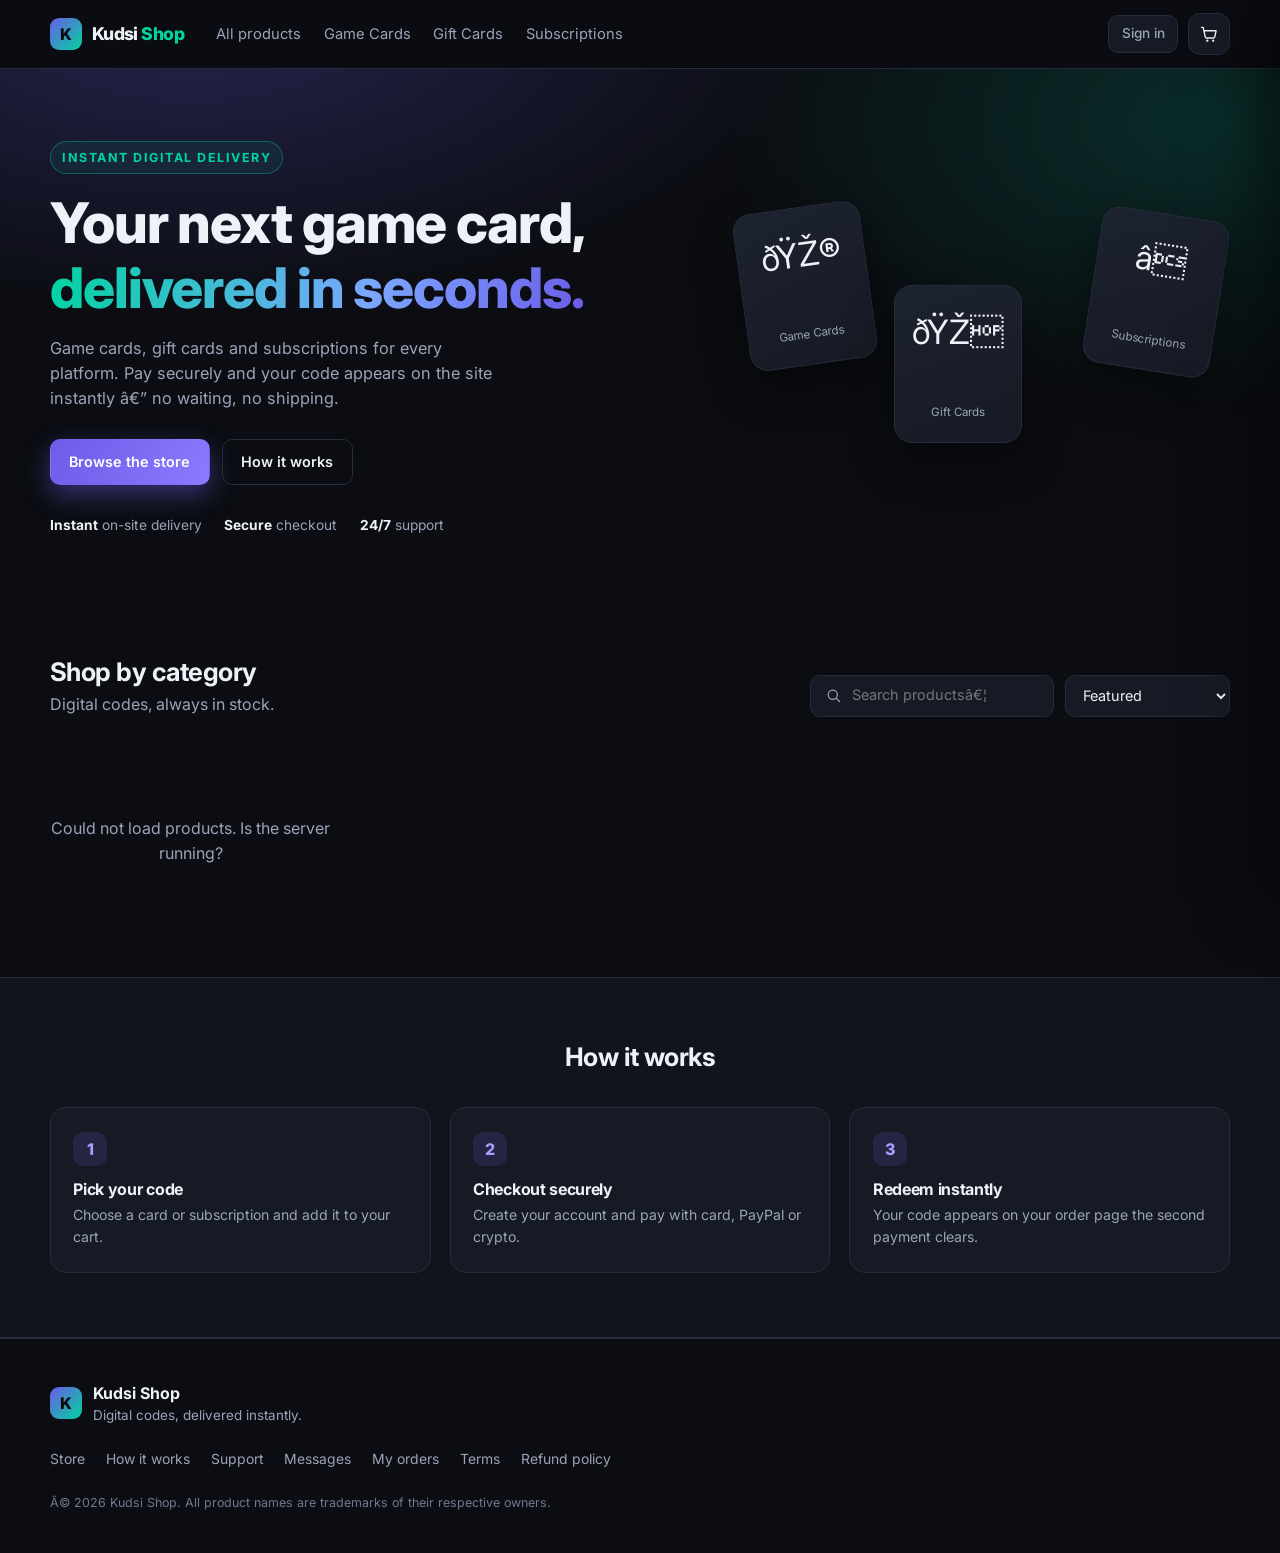
==== public/index.html @ 442397f3 "Shrink crypto icons into a badge beside the amount The payment-method logo is now a 26px round icon " ====
<!DOCTYPE html>
<html lang="en">
<head>
  <meta charset="UTF-8" />
  <meta name="viewport" content="width=device-width, initial-scale=1.0" />
  <title>Kudsi Shop â€” Instant Game Cards &amp; Gift Cards</title>
  <meta name="description" content="Buy game cards, gift cards and subscriptions. Delivered to your inbox in seconds." />
  <link rel="preconnect" href="https://fonts.googleapis.com" />
  <link rel="preconnect" href="https://fonts.gstatic.com" crossorigin />
  <link href="https://fonts.googleapis.com/css2?family=Inter:wght@400;500;600;700;800&display=swap" rel="stylesheet" />
  <link rel="stylesheet" href="css/styles.css?v=10" />
</head>
<body>
  <a class="skip-link" href="#catalog">Skip to products</a>

  <!-- ============ HEADER ============ -->
  <header class="site-header">
    <div class="container header-inner">
      <a class="brand" href="/">
        <span class="brand-mark">K</span>
        <span class="brand-name">Kudsi <span class="brand-accent">Shop</span></span>
      </a>

      <nav class="main-nav" aria-label="Main">
        <a href="#catalog" data-jump="all">All products</a>
        <a href="#catalog" data-jump="Game Cards">Game Cards</a>
        <a href="#catalog" data-jump="Gift Cards">Gift Cards</a>
        <a href="#catalog" data-jump="Subscriptions">Subscriptions</a>
      </nav>

      <div class="header-actions">
        <a class="account-link" href="/wallet.html" id="walletLink" hidden>Wallet</a>
        <a class="account-link" href="/messages.html" id="messagesLink" hidden>
          Messages <span class="nav-badge" id="msgBadge" hidden>0</span>
        </a>
        <a class="account-link" id="accountLink" href="/login.html">Sign in</a>
        <button class="cart-button" id="cartButton" type="button" aria-label="Open cart">
          <svg viewBox="0 0 24 24" aria-hidden="true"><path d="M3 4h2l2.4 11.2a2 2 0 0 0 2 1.6h7.6a2 2 0 0 0 2-1.6L20.5 8H6.2" fill="none" stroke="currentColor" stroke-width="1.7" stroke-linecap="round" stroke-linejoin="round"/><circle cx="10" cy="20" r="1.4" fill="currentColor"/><circle cx="17" cy="20" r="1.4" fill="currentColor"/></svg>
          <span class="cart-count" id="cartCount" hidden>0</span>
        </button>
      </div>
    </div>
  </header>

  <!-- ============ HERO ============ -->
  <section class="hero">
    <div class="container hero-inner">
      <div class="hero-copy">
        <p class="eyebrow">Instant digital delivery</p>
        <h1>Your next game card,<br /><span class="gradient-text">delivered in seconds.</span></h1>
        <p class="hero-sub">
          Game cards, gift cards and subscriptions for every platform.
          Pay securely and your code appears on the site instantly â€” no waiting, no shipping.
        </p>
        <div class="hero-actions">
          <a class="btn btn-primary" href="#catalog">Browse the store</a>
          <a class="btn btn-ghost" href="#how">How it works</a>
        </div>
        <ul class="trust-row">
          <li><strong>Instant</strong> on-site delivery</li>
          <li><strong>Secure</strong> checkout</li>
          <li><strong>24/7</strong> support</li>
        </ul>
      </div>

      <div class="hero-art" aria-hidden="true">
        <div class="card card-a"><span>ðŸŽ®</span><small>Game Cards</small></div>
        <div class="card card-b"><span>ðŸŽ</span><small>Gift Cards</small></div>
        <div class="card card-c"><span>â­</span><small>Subscriptions</small></div>
      </div>
    </div>
  </section>

  <!-- ============ CATALOG ============ -->
  <main class="container" id="catalog">
    <div class="catalog-head">
      <div>
        <h2>Shop by category</h2>
        <p class="muted">Digital codes, always in stock.</p>
      </div>
      <div class="catalog-tools">
        <label class="search">
          <svg viewBox="0 0 24 24" aria-hidden="true"><circle cx="11" cy="11" r="6.5" fill="none" stroke="currentColor" stroke-width="1.7"/><path d="M16 16l4.5 4.5" stroke="currentColor" stroke-width="1.7" stroke-linecap="round"/></svg>
          <input type="search" id="searchInput" placeholder="Search productsâ€¦" aria-label="Search products" />
        </label>
        <select id="sortSelect" aria-label="Sort products">
          <option value="featured">Featured</option>
          <option value="price-asc">Price: low to high</option>
          <option value="price-desc">Price: high to low</option>
          <option value="name">Name Aâ€“Z</option>
        </select>
      </div>
    </div>

    <div class="chips" id="categoryChips" role="tablist" aria-label="Categories"></div>

    <div class="product-grid" id="productGrid"></div>
    <p class="empty-state" id="emptyState" hidden>No products match your search.</p>
  </main>

  <!-- ============ HOW IT WORKS ============ -->
  <section class="how" id="how">
    <div class="container">
      <h2>How it works</h2>
      <ol class="steps">
        <li>
          <span class="step-num">1</span>
          <h3>Pick your code</h3>
          <p>Choose a card or subscription and add it to your cart.</p>
        </li>
        <li>
          <span class="step-num">2</span>
          <h3>Checkout securely</h3>
          <p>Create your account and pay with card, PayPal or crypto.</p>
        </li>
        <li>
          <span class="step-num">3</span>
          <h3>Redeem instantly</h3>
          <p>Your code appears on your order page the second payment clears.</p>
        </li>
      </ol>
    </div>
  </section>

  <!-- ============ FOOTER ============ -->
  <footer class="site-footer">
    <div class="container footer-inner">
      <div class="footer-brand">
        <span class="brand-mark">K</span>
        <div>
          <strong>Kudsi Shop</strong>
          <p class="muted">Digital codes, delivered instantly.</p>
        </div>
      </div>
      <nav class="footer-links" aria-label="Footer">
        <a href="#catalog">Store</a>
        <a href="#how">How it works</a>
        <a href="#" id="supportLink">Support</a>
        <a href="/messages.html" id="messagesFooter">Messages</a>
        <a href="/account.html">My orders</a>
        <a href="/admin.html" id="adminLink" hidden>Admin</a>
        <a href="#">Terms</a>
        <a href="#">Refund policy</a>
      </nav>
      <p class="footer-legal">Â© <span id="year"></span> Kudsi Shop. All product names are trademarks of their respective owners.</p>
    </div>
  </footer>

  <!-- ============ CART DRAWER ============ -->
  <div class="overlay" id="overlay" hidden></div>

  <aside class="cart-drawer" id="cartDrawer" aria-hidden="true" aria-labelledby="cartTitle">
    <header class="drawer-head">
      <h2 id="cartTitle">Your cart</h2>
      <button class="icon-btn" id="closeCart" type="button" aria-label="Close cart">âœ•</button>
    </header>

    <div class="drawer-body" id="cartItems"></div>

    <footer class="drawer-foot">
      <div class="totals">
        <span>Subtotal</span>
        <strong id="cartSubtotal">$0.00</strong>
      </div>
      <p class="muted small">Taxes calculated at checkout. Codes are delivered on the site.</p>
      <button class="btn btn-primary btn-full" id="checkoutButton" type="button">Checkout</button>
      <button class="btn btn-ghost btn-full" id="continueShopping" type="button">Continue shopping</button>
    </footer>
  </aside>

  <script src="js/api.js?v=8"></script>
  <script src="js/app.js?v=10"></script>
</body>
</html>
---- public/css/styles.css ----
/* ============================================================
   Kudsi Shop — storefront styles
   Edit colors in :root to re-theme the whole site.
   ============================================================ */

:root {
  --bg: #0b0d12;
  --bg-soft: #11141c;
  --surface: #161a24;
  --surface-2: #1d2230;
  --border: #262c3b;
  --text: #eef1f7;
  --muted: #9aa4b8;
  --accent: #6c5ce7;
  --accent-2: #00d4a0;
  --accent-glow: rgba(108, 92, 231, 0.45);
  --danger: #ff5c7a;
  --radius: 16px;
  --radius-sm: 10px;
  --shadow: 0 18px 45px rgba(0, 0, 0, 0.45);
  --max: 1180px;
  --font: "Inter", system-ui, -apple-system, "Segoe UI", sans-serif;
}

* { box-sizing: border-box; }

html { scroll-behavior: smooth; }

body {
  margin: 0;
  background: var(--bg);
  color: var(--text);
  font-family: var(--font);
  line-height: 1.55;
  -webkit-font-smoothing: antialiased;
}

body.no-scroll { overflow: hidden; }

h1, h2, h3 { line-height: 1.15; margin: 0; letter-spacing: -0.02em; }
p { margin: 0; }
a { color: inherit; text-decoration: none; }
button { font-family: inherit; }

.container {
  width: min(var(--max), 100% - 2.5rem);
  margin-inline: auto;
}

.muted { color: var(--muted); }
.small { font-size: 0.82rem; }

.skip-link {
  position: absolute;
  left: -999px;
  top: 0;
  background: var(--accent);
  color: #fff;
  padding: 0.7rem 1.1rem;
  z-index: 100;
  border-radius: 0 0 var(--radius-sm) 0;
}
.skip-link:focus { left: 0; }

/* ---------------- Header ---------------- */
.site-header {
  position: sticky;
  top: 0;
  z-index: 40;
  background: rgba(11, 13, 18, 0.82);
  backdrop-filter: blur(14px);
  border-bottom: 1px solid var(--border);
}

.header-inner {
  display: flex;
  align-items: center;
  gap: 2rem;
  height: 68px;
}

.brand {
  display: inline-flex;
  align-items: center;
  gap: 0.6rem;
  font-weight: 800;
  font-size: 1.1rem;
  letter-spacing: -0.03em;
}

.brand-mark {
  display: grid;
  place-items: center;
  width: 32px;
  height: 32px;
  border-radius: 9px;
  background: linear-gradient(135deg, var(--accent), var(--accent-2));
  color: #08090d;
  font-weight: 800;
  font-size: 1rem;
}

.brand-accent { color: var(--accent-2); }

.main-nav {
  display: flex;
  gap: 1.4rem;
  font-size: 0.92rem;
  color: var(--muted);
}
.main-nav a { transition: color 0.15s ease; }
.main-nav a:hover { color: var(--text); }

.header-actions { margin-left: auto; }

.cart-button {
  position: relative;
  display: grid;
  place-items: center;
  width: 42px;
  height: 42px;
  border-radius: 12px;
  border: 1px solid var(--border);
  background: var(--surface);
  color: var(--text);
  cursor: pointer;
  transition: border-color 0.15s ease, transform 0.15s ease;
}
.cart-button:hover { border-color: var(--accent); transform: translateY(-1px); }
.cart-button svg { width: 20px; height: 20px; }

.cart-count {
  position: absolute;
  top: -6px;
  right: -6px;
  min-width: 20px;
  height: 20px;
  padding: 0 5px;
  border-radius: 999px;
  background: var(--accent-2);
  color: #04120d;
  font-size: 0.72rem;
  font-weight: 800;
  display: grid;
  place-items: center;
}

/* ---------------- Hero ---------------- */
.hero {
  position: relative;
  overflow: hidden;
  padding: 4.5rem 0 4rem;
  background:
    radial-gradient(900px 420px at 15% -10%, rgba(108, 92, 231, 0.28), transparent 70%),
    radial-gradient(700px 400px at 95% 10%, rgba(0, 212, 160, 0.16), transparent 70%);
}

.hero-inner {
  display: grid;
  grid-template-columns: 1.1fr 0.9fr;
  gap: 3rem;
  align-items: center;
}

.eyebrow {
  display: inline-block;
  font-size: 0.78rem;
  font-weight: 700;
  text-transform: uppercase;
  letter-spacing: 0.12em;
  color: var(--accent-2);
  border: 1px solid rgba(0, 212, 160, 0.35);
  background: rgba(0, 212, 160, 0.08);
  padding: 0.35rem 0.7rem;
  border-radius: 999px;
  margin-bottom: 1.1rem;
}

.hero h1 {
  font-size: clamp(2.2rem, 4.6vw, 3.5rem);
  font-weight: 800;
  margin-bottom: 1rem;
}

.gradient-text {
  background: linear-gradient(100deg, var(--accent-2), #7aa7ff 60%, var(--accent));
  -webkit-background-clip: text;
  background-clip: text;
  color: transparent;
}

.hero-sub {
  color: var(--muted);
  max-width: 46ch;
  font-size: 1.02rem;
}

.hero-actions {
  display: flex;
  flex-wrap: wrap;
  gap: 0.75rem;
  margin: 1.7rem 0 1.9rem;
}

.trust-row {
  display: flex;
  flex-wrap: wrap;
  gap: 1.4rem;
  list-style: none;
  padding: 0;
  margin: 0;
  font-size: 0.86rem;
  color: var(--muted);
}
.trust-row strong { color: var(--text); }

/* floating cards artwork */
.hero-art {
  position: relative;
  min-height: 300px;
}

.hero-art .card {
  position: absolute;
  display: grid;
  gap: 0.35rem;
  place-items: center;
  width: 128px;
  height: 158px;
  border-radius: 18px;
  border: 1px solid var(--border);
  background: linear-gradient(160deg, var(--surface-2), var(--surface));
  box-shadow: var(--shadow);
  animation: float 7s ease-in-out infinite;
}
.hero-art .card span { font-size: 2.1rem; }
.hero-art .card small {
  font-size: 0.72rem;
  color: var(--muted);
  text-align: center;
  padding: 0 0.5rem;
}

.card-a { top: 18px; left: 4%; transform: rotate(-8deg); }
.card-b { top: 96px; left: 34%; animation-delay: -2.4s; border-color: rgba(0, 212, 160, 0.35); }
.card-c { top: 24px; right: 2%; transform: rotate(9deg); animation-delay: -4.6s; }

@keyframes float {
  0%, 100% { translate: 0 0; }
  50% { translate: 0 -12px; }
}

/* ---------------- Catalog ---------------- */
#catalog,
.how { scroll-margin-top: 84px; }

#catalog { padding: 3.5rem 0 4rem; }

.catalog-head {
  display: flex;
  flex-wrap: wrap;
  gap: 1.2rem;
  align-items: flex-end;
  justify-content: space-between;
  margin-bottom: 1.4rem;
}

.catalog-head h2 { font-size: 1.6rem; margin-bottom: 0.35rem; }

.catalog-tools { display: flex; gap: 0.7rem; flex-wrap: wrap; }

.search {
  display: flex;
  align-items: center;
  gap: 0.5rem;
  padding: 0 0.85rem;
  height: 42px;
  border-radius: var(--radius-sm);
  border: 1px solid var(--border);
  background: var(--surface);
  color: var(--muted);
}
.search svg { width: 17px; height: 17px; flex: none; }
.search input {
  border: 0;
  background: transparent;
  color: var(--text);
  font: inherit;
  font-size: 0.9rem;
  outline: none;
  width: 190px;
}

select#sortSelect {
  height: 42px;
  padding: 0 0.8rem;
  border-radius: var(--radius-sm);
  border: 1px solid var(--border);
  background: var(--surface);
  color: var(--text);
  font: inherit;
  font-size: 0.9rem;
  cursor: pointer;
}

.chips {
  display: flex;
  gap: 0.55rem;
  flex-wrap: wrap;
  margin-bottom: 1.8rem;
}

.chip {
  border: 1px solid var(--border);
  background: var(--surface);
  color: var(--muted);
  padding: 0.45rem 0.9rem;
  border-radius: 999px;
  font-size: 0.85rem;
  font-weight: 500;
  cursor: pointer;
  transition: all 0.15s ease;
}
.chip:hover { color: var(--text); border-color: #39415a; }
.chip[aria-selected="true"] {
  background: var(--text);
  color: #0b0d12;
  border-color: var(--text);
  font-weight: 700;
}

.product-grid {
  display: grid;
  grid-template-columns: repeat(auto-fill, minmax(232px, 1fr));
  gap: 1.1rem;
}

/* ---------------- Product card ---------------- */
.product {
  position: relative;
  display: flex;
  flex-direction: column;
  border: 1px solid var(--border);
  background: var(--surface);
  border-radius: var(--radius);
  overflow: hidden;
  transition: transform 0.18s ease, border-color 0.18s ease, box-shadow 0.18s ease;
}
.product:hover {
  transform: translateY(-3px);
  border-color: #3a4460;
  box-shadow: 0 14px 34px rgba(0, 0, 0, 0.4);
}

.product-media {
  position: relative;
  display: grid;
  place-items: center;
  aspect-ratio: 16 / 10;
  font-size: 2.6rem;
  background: var(--art, linear-gradient(150deg, #232a3b, #171b26));
  border-bottom: 1px solid var(--border);
}

.badge {
  position: absolute;
  top: 10px;
  left: 10px;
  background: var(--accent-2);
  color: #04120d;
  font-size: 0.68rem;
  font-weight: 800;
  letter-spacing: 0.02em;
  padding: 0.22rem 0.5rem;
  border-radius: 6px;
  text-transform: uppercase;
}

.region-tag {
  position: absolute;
  bottom: 10px;
  right: 10px;
  font-size: 0.68rem;
  font-weight: 600;
  color: #cdd6e8;
  background: rgba(8, 10, 14, 0.72);
  border: 1px solid rgba(255, 255, 255, 0.12);
  padding: 0.18rem 0.45rem;
  border-radius: 6px;
}

.product-body {
  display: flex;
  flex-direction: column;
  gap: 0.3rem;
  padding: 0.9rem 0.95rem 1rem;
  flex: 1;
}

.product-cat {
  font-size: 0.7rem;
  text-transform: uppercase;
  letter-spacing: 0.1em;
  color: var(--accent-2);
  font-weight: 700;
}

.product-name { font-size: 0.98rem; font-weight: 600; }

.product-desc {
  font-size: 0.8rem;
  color: var(--muted);
  display: -webkit-box;
  -webkit-line-clamp: 2;
  -webkit-box-orient: vertical;
  overflow: hidden;
}

.product-foot {
  display: flex;
  align-items: center;
  justify-content: space-between;
  gap: 0.6rem;
  margin-top: auto;
  padding-top: 0.8rem;
}

.price { display: flex; align-items: baseline; gap: 0.4rem; }
.price strong { font-size: 1.06rem; }
.price del { font-size: 0.8rem; color: var(--muted); }

.add-btn {
  border: 1px solid transparent;
  background: var(--accent);
  color: #fff;
  font-size: 0.82rem;
  font-weight: 600;
  padding: 0.5rem 0.85rem;
  border-radius: 9px;
  cursor: pointer;
  transition: filter 0.15s ease, transform 0.15s ease;
}
.add-btn:hover { filter: brightness(1.12); transform: translateY(-1px); }
.add-btn:active { transform: translateY(0); }

/* duration picker on a product card */
.variant-chips {
  display: flex;
  flex-wrap: wrap;
  gap: 0.35rem;
  margin-top: 0.15rem;
}
.variant-chip {
  border: 1px solid var(--border);
  background: var(--surface-2);
  color: var(--muted);
  font-size: 0.72rem;
  font-weight: 600;
  padding: 0.28rem 0.52rem;
  border-radius: 7px;
  cursor: pointer;
  transition: border-color 0.15s ease, color 0.15s ease, background 0.15s ease;
}
.variant-chip:hover { color: var(--text); border-color: #3a4460; }
.variant-chip[aria-pressed="true"] {
  border-color: var(--accent-2);
  color: var(--accent-2);
  background: rgba(93, 240, 196, 0.1);
}

/* chosen duration in carts and orders */
.cart-item-variant,
.item-variant {
  font-size: 0.72rem;
  font-weight: 700;
  color: var(--accent-2);
}
.item-variant {
  display: inline-block;
  margin-left: 0.25rem;
  padding: 0.05rem 0.35rem;
  border: 1px solid rgba(93, 240, 196, 0.35);
  border-radius: 5px;
  vertical-align: middle;
}

/* admin duration editor */
.variant-row {
  display: grid;
  grid-template-columns: minmax(0, 1fr) 96px 96px 32px;
  gap: 0.4rem;
  align-items: center;
  margin-bottom: 0.4rem;
}
.variant-row input {
  height: 38px;
  border-radius: 9px;
  border: 1px solid var(--border);
  background: var(--surface-2);
  color: var(--text);
  font: inherit;
  font-size: 0.85rem;
  padding: 0 0.55rem;
  min-width: 0;
}
.variant-row input:focus { outline: 2px solid var(--accent); outline-offset: 1px; }
.variant-remove {
  height: 32px;
  width: 32px;
  border-radius: 8px;
  border: 1px solid var(--border);
  background: var(--surface-2);
  color: var(--muted);
  cursor: pointer;
}
.variant-remove:hover { color: var(--danger); border-color: var(--danger); }

.empty-state {
  text-align: center;
  color: var(--muted);
  padding: 3rem 0;
}

/* ---------------- How it works ---------------- */
.how {
  padding: 4rem 0;
  background: var(--bg-soft);
  border-block: 1px solid var(--border);
}
.how h2 { font-size: 1.6rem; text-align: center; margin-bottom: 2.2rem; }

.steps {
  list-style: none;
  padding: 0;
  margin: 0;
  display: grid;
  grid-template-columns: repeat(3, 1fr);
  gap: 1.2rem;
}

.steps li {
  border: 1px solid var(--border);
  background: var(--surface);
  border-radius: var(--radius);
  padding: 1.5rem 1.4rem;
}

.step-num {
  display: grid;
  place-items: center;
  width: 34px;
  height: 34px;
  border-radius: 10px;
  background: rgba(108, 92, 231, 0.16);
  color: #a99cff;
  font-weight: 800;
  margin-bottom: 0.9rem;
}

.steps h3 { font-size: 1rem; margin-bottom: 0.35rem; }
.steps p { font-size: 0.88rem; color: var(--muted); }

/* ---------------- Footer ---------------- */
.site-footer {
  padding: 2.6rem 0;
  border-top: 1px solid var(--border);
}
.footer-inner {
  display: grid;
  gap: 1.4rem;
}
.footer-brand { display: flex; align-items: center; gap: 0.7rem; }
.footer-brand p { font-size: 0.84rem; }
.footer-links { display: flex; flex-wrap: wrap; gap: 1.3rem; font-size: 0.87rem; color: var(--muted); }
.footer-links a:hover { color: var(--text); }
.footer-legal { font-size: 0.78rem; color: #6f788c; }

/* ---------------- Buttons ---------------- */
.btn {
  display: inline-flex;
  align-items: center;
  justify-content: center;
  gap: 0.5rem;
  padding: 0.68rem 1.15rem;
  border-radius: var(--radius-sm);
  border: 1px solid transparent;
  font-size: 0.9rem;
  font-weight: 600;
  cursor: pointer;
  transition: filter 0.15s ease, transform 0.15s ease, background 0.15s ease;
}
.btn:active { transform: translateY(1px); }

.btn-primary {
  background: linear-gradient(120deg, var(--accent), #8b7bff);
  color: #fff;
  box-shadow: 0 10px 26px var(--accent-glow);
}
.btn-primary:hover { filter: brightness(1.1); }

.btn-ghost {
  background: transparent;
  border-color: var(--border);
  color: var(--text);
}
.btn-ghost:hover { background: var(--surface-2); }

.btn-full { width: 100%; }
.btn:disabled { opacity: 0.5; cursor: not-allowed; filter: none; box-shadow: none; }

.icon-btn {
  border: 1px solid var(--border);
  background: var(--surface);
  color: var(--text);
  width: 34px;
  height: 34px;
  border-radius: 9px;
  cursor: pointer;
  font-size: 0.85rem;
}
.icon-btn:hover { border-color: var(--danger); color: var(--danger); }

/* ---------------- Cart drawer ---------------- */
.overlay {
  position: fixed;
  inset: 0;
  background: rgba(5, 7, 10, 0.65);
  backdrop-filter: blur(2px);
  z-index: 50;
  opacity: 0;
  transition: opacity 0.2s ease;
}
.overlay.show { opacity: 1; }

.cart-drawer {
  position: fixed;
  top: 0;
  right: 0;
  height: 100dvh;
  width: min(400px, 100%);
  background: var(--bg-soft);
  border-left: 1px solid var(--border);
  z-index: 60;
  display: flex;
  flex-direction: column;
  transform: translateX(100%);
  transition: transform 0.26s cubic-bezier(0.4, 0, 0.2, 1);
  box-shadow: -20px 0 60px rgba(0, 0, 0, 0.5);
}
.cart-drawer.open { transform: translateX(0); }

.drawer-head {
  display: flex;
  align-items: center;
  justify-content: space-between;
  padding: 1.1rem 1.2rem;
  border-bottom: 1px solid var(--border);
}
.drawer-head h2 { font-size: 1.05rem; }

.drawer-body { flex: 1; overflow-y: auto; padding: 1.1rem 1.2rem; }

.cart-empty {
  text-align: center;
  color: var(--muted);
  font-size: 0.9rem;
  padding: 3rem 1rem;
}

.cart-item {
  display: grid;
  grid-template-columns: 56px 1fr auto;
  gap: 0.8rem;
  align-items: center;
  padding: 0.85rem 0;
  border-bottom: 1px solid var(--border);
}
.cart-item:last-child { border-bottom: 0; }

.cart-item-art {
  display: grid;
  place-items: center;
  width: 56px;
  height: 56px;
  border-radius: 10px;
  font-size: 1.5rem;
  border: 1px solid var(--border);
  background: var(--surface-2);
}

.cart-item-info { min-width: 0; }
.cart-item-name {
  font-size: 0.88rem;
  font-weight: 600;
  white-space: nowrap;
  overflow: hidden;
  text-overflow: ellipsis;
}
.cart-item-price { font-size: 0.8rem; color: var(--muted); }

.qty {
  display: inline-flex;
  align-items: center;
  gap: 0.35rem;
  margin-top: 0.4rem;
  border: 1px solid var(--border);
  border-radius: 8px;
  overflow: hidden;
}
.qty button {
  width: 26px;
  height: 26px;
  border: 0;
  background: var(--surface);
  color: var(--text);
  cursor: pointer;
  font-size: 0.85rem;
  line-height: 1;
}
.qty button:hover { background: var(--surface-2); }
.qty span { min-width: 24px; text-align: center; font-size: 0.82rem; }

.remove-btn {
  border: 0;
  background: none;
  color: #6f788c;
  font-size: 0.75rem;
  cursor: pointer;
  padding: 0.2rem;
}
.remove-btn:hover { color: var(--danger); }

.drawer-foot {
  border-top: 1px solid var(--border);
  padding: 1.1rem 1.2rem 1.3rem;
  display: grid;
  gap: 0.55rem;
  background: var(--bg-soft);
}

.totals {
  display: flex;
  justify-content: space-between;
  align-items: baseline;
  font-size: 0.95rem;
  margin-bottom: 0.2rem;
}
.totals strong { font-size: 1.2rem; }

/* ---------------- Checkout modal ---------------- */
.modal {
  position: fixed;
  inset: 0;
  z-index: 70;
  display: grid;
  place-items: center;
  padding: 1.2rem;
  background: rgba(5, 7, 10, 0.7);
  backdrop-filter: blur(4px);
  animation: fade 0.18s ease;
}
@keyframes fade { from { opacity: 0; } }

.modal-panel {
  width: min(440px, 100%);
  background: var(--bg-soft);
  border: 1px solid var(--border);
  border-radius: var(--radius);
  box-shadow: var(--shadow);
  padding: 1.5rem;
  max-height: 90dvh;
  overflow-y: auto;
}

.modal-panel h2 { font-size: 1.25rem; margin-bottom: 0.3rem; }
.modal-panel p.sub { font-size: 0.88rem; color: var(--muted); margin-bottom: 1.2rem; }

.field { display: grid; gap: 0.35rem; margin-bottom: 0.9rem; }
.field label { font-size: 0.82rem; font-weight: 600; color: var(--muted); }
.field input {
  height: 44px;
  padding: 0 0.85rem;
  border-radius: var(--radius-sm);
  border: 1px solid var(--border);
  background: var(--surface);
  color: var(--text);
  font: inherit;
  font-size: 0.92rem;
}
.field input:focus { outline: 2px solid var(--accent); outline-offset: 1px; }
.field input.invalid { border-color: var(--danger); }

.modal-actions { display: flex; gap: 0.6rem; margin-top: 1.1rem; }
.modal-actions .btn { flex: 1; }

.order-summary {
  border: 1px solid var(--border);
  border-radius: var(--radius-sm);
  background: var(--surface);
  padding: 0.85rem 1rem;
  font-size: 0.85rem;
  display: grid;
  gap: 0.4rem;
  margin-bottom: 1rem;
}
.order-summary .row { display: flex; justify-content: space-between; color: var(--muted); }
.order-summary .row.total { color: var(--text); font-weight: 700; padding-top: 0.4rem; border-top: 1px solid var(--border); }

.success-icon {
  width: 52px;
  height: 52px;
  border-radius: 50%;
  display: grid;
  place-items: center;
  background: rgba(0, 212, 160, 0.14);
  color: var(--accent-2);
  font-size: 1.4rem;
  margin-bottom: 0.9rem;
}

.order-id {
  font-family: ui-monospace, "SFMono-Regular", Consolas, monospace;
  background: var(--surface);
  border: 1px dashed var(--border);
  border-radius: 8px;
  padding: 0.5rem 0.7rem;
  font-size: 0.85rem;
  margin: 0.8rem 0;
  display: block;
}

.pay-links { display: grid; gap: 0.5rem; margin-top: 1rem; }
.pay-links a {
  display: flex;
  justify-content: space-between;
  gap: 1rem;
  align-items: center;
  border: 1px solid var(--border);
  background: var(--surface);
  border-radius: var(--radius-sm);
  padding: 0.65rem 0.8rem;
  font-size: 0.86rem;
}
.pay-links a:hover { border-color: var(--accent-2); }

.note {
  font-size: 0.78rem;
  color: #7b8499;
  margin-top: 0.9rem;
  line-height: 1.5;
}

/* ---------------- Responsive ---------------- */
@media (max-width: 900px) {
  .hero-inner { grid-template-columns: 1fr; }
  .hero-art { display: none; }
  .hero { padding: 3.2rem 0 3rem; }
  .main-nav { display: none; }
  .steps { grid-template-columns: 1fr; }
}

@media (max-width: 560px) {
  .catalog-tools { width: 100%; }
  .search { flex: 1; }
  .search input { width: 100%; }
  #sortSelect { width: 100%; }
  .product-grid { grid-template-columns: repeat(auto-fill, minmax(160px, 1fr)); gap: 0.8rem; }
  .product-media { font-size: 2rem; }
}

@media (prefers-reduced-motion: reduce) {
  * { animation: none !important; transition: none !important; }
  html { scroll-behavior: auto; }
}

/* ============================================================
   ACCOUNTS, CHECKOUT STATES & ADMIN
   ============================================================ */

/* ---- header account link ---- */
.account-link {
  display: inline-flex;
  align-items: center;
  gap: 0.45rem;
  padding: 0.45rem 0.8rem;
  border-radius: var(--radius-sm);
  border: 1px solid var(--border);
  background: var(--surface);
  font-size: 0.85rem;
  font-weight: 500;
  color: var(--muted);
  max-width: 200px;
  overflow: hidden;
  white-space: nowrap;
  text-overflow: ellipsis;
}
.account-link:hover { color: var(--text); border-color: var(--accent); }
.account-link.signed-in { color: var(--text); }

.header-actions { display: flex; align-items: center; gap: 0.6rem; }

/* ---- avatars ---- */
.avatar {
  border-radius: 50%;
  object-fit: cover;
  flex: none;
  background: var(--surface-2);
}
.avatar-letter {
  display: inline-grid;
  place-items: center;
  background: linear-gradient(135deg, var(--accent), var(--accent-2));
  color: #08090d;
  font-weight: 800;
  object-fit: cover;
}

/* ---- product art image ---- */
.product-img {
  width: 100%;
  height: 100%;
  object-fit: cover;
  position: absolute;
  inset: 0;
}
.product-media { position: relative; }

.cart-item-art img { width: 100%; height: 100%; object-fit: cover; border-radius: 9px; }

/* ---- checkout states ---- */
.signed-in {
  font-size: 0.87rem;
  color: var(--muted);
  background: var(--surface);
  border: 1px solid var(--border);
  border-radius: var(--radius-sm);
  padding: 0.6rem 0.8rem;
  display: flex;
  flex-wrap: wrap;
  align-items: center;
  gap: 0.35rem;
}
.hint { font-weight: 500; color: #7b8499; text-transform: none; }

.link-btn {
  background: none;
  border: 0;
  padding: 0;
  color: var(--accent-2);
  font: inherit;
  font-size: 0.83rem;
  cursor: pointer;
  text-decoration: underline;
}

.form-error {
  margin-top: 0.8rem;
  font-size: 0.83rem;
  color: #ff9db0;
  background: rgba(255, 92, 122, 0.1);
  border: 1px solid rgba(255, 92, 122, 0.35);
  border-radius: 8px;
  padding: 0.55rem 0.7rem;
}

.pay-state {
  display: grid;
  gap: 0.6rem;
  font-size: 0.88rem;
  color: var(--muted);
  margin-bottom: 0.4rem;
}
.pay-state .btn { margin-top: 0.3rem; }

.spinner {
  display: inline-block;
  width: 14px;
  height: 14px;
  border: 2px solid var(--border);
  border-top-color: var(--accent-2);
  border-radius: 50%;
  animation: spin 0.8s linear infinite;
  vertical-align: -2px;
  margin-right: 0.35rem;
}
@keyframes spin { to { transform: rotate(360deg); } }

/* ---- auth / setup pages ---- */
.auth-wrap {
  min-height: 100dvh;
  display: grid;
  place-items: center;
  padding: 2rem 1.2rem;
  background:
    radial-gradient(800px 400px at 20% 0%, rgba(108, 92, 231, 0.22), transparent 70%),
    radial-gradient(700px 380px at 90% 20%, rgba(0, 212, 160, 0.12), transparent 70%);
}
.auth-card {
  width: min(420px, 100%);
  background: var(--bg-soft);
  border: 1px solid var(--border);
  border-radius: var(--radius);
  box-shadow: var(--shadow);
  padding: 1.8rem;
}
.auth-card h1 { font-size: 1.5rem; margin-bottom: 0.35rem; }
.auth-card > p.sub { color: var(--muted); font-size: 0.9rem; margin-bottom: 1.4rem; }
.auth-card .btn-full { margin-top: 0.6rem; }
.auth-alt {
  margin-top: 1.1rem;
  font-size: 0.85rem;
  color: var(--muted);
  text-align: center;
}
.auth-alt a { color: var(--accent-2); }
.auth-brand {
  display: inline-flex;
  align-items: center;
  gap: 0.55rem;
  font-weight: 800;
  margin-bottom: 1.4rem;
  letter-spacing: -0.02em;
}

/* ---- generic page shell ---- */
.page-shell {
  width: min(1200px, 100% - 2.5rem);
  margin-inline: auto;
  padding: 2.2rem 0 4rem;
}
.page-head {
  display: flex;
  flex-wrap: wrap;
  align-items: flex-end;
  justify-content: space-between;
  gap: 1rem;
  margin-bottom: 1.6rem;
}
.page-head h1 { font-size: 1.7rem; }
.page-head p { color: var(--muted); font-size: 0.9rem; margin-top: 0.25rem; }
.page-head .row { display: flex; gap: 0.5rem; flex-wrap: wrap; }

/* ---- stats ---- */
.stat-grid {
  display: grid;
  grid-template-columns: repeat(auto-fit, minmax(160px, 1fr));
  gap: 0.9rem;
  margin-bottom: 1.6rem;
}
.stat {
  border: 1px solid var(--border);
  background: var(--surface);
  border-radius: var(--radius-sm);
  padding: 1rem 1.1rem;
}
.stat span { font-size: 0.75rem; text-transform: uppercase; letter-spacing: 0.08em; color: var(--muted); }
.stat strong { display: block; font-size: 1.55rem; margin-top: 0.25rem; letter-spacing: -0.02em; }

/* ---- tabs ---- */
.tabs {
  display: flex;
  gap: 0.3rem;
  border-bottom: 1px solid var(--border);
  margin-bottom: 1.1rem;
  flex-wrap: wrap;
}
.tab {
  background: none;
  border: 0;
  border-bottom: 2px solid transparent;
  color: var(--muted);
  padding: 0.65rem 0.95rem;
  font-size: 0.9rem;
  font-weight: 600;
  cursor: pointer;
}
.tab:hover { color: var(--text); }
.tab[aria-selected="true"] { color: var(--text); border-bottom-color: var(--accent-2); }

/* ---- toolbar ---- */
.toolbar {
  display: flex;
  flex-wrap: wrap;
  gap: 0.6rem;
  align-items: center;
  margin-bottom: 1rem;
}
.toolbar .search input { width: 240px; }
.toolbar select {
  height: 42px;
  padding: 0 0.75rem;
  border-radius: var(--radius-sm);
  border: 1px solid var(--border);
  background: var(--surface);
  color: var(--text);
  font: inherit;
  font-size: 0.87rem;
}
.toolbar .spacer { flex: 1; }

/* ---- tables ---- */
.table-wrap {
  border: 1px solid var(--border);
  border-radius: var(--radius);
  background: var(--surface);
  overflow: auto;
}
.data-table { width: 100%; border-collapse: collapse; font-size: 0.86rem; min-width: 720px; }
.data-table th {
  text-align: left;
  font-size: 0.72rem;
  text-transform: uppercase;
  letter-spacing: 0.08em;
  color: var(--muted);
  font-weight: 700;
  padding: 0.75rem 0.9rem;
  border-bottom: 1px solid var(--border);
  background: var(--bg-soft);
  position: sticky;
  top: 0;
  z-index: 1;
  white-space: nowrap;
}
.data-table td { padding: 0.7rem 0.9rem; border-bottom: 1px solid var(--border); vertical-align: middle; }
.data-table tr:last-child td { border-bottom: 0; }
.data-table tbody tr:hover { background: rgba(255, 255, 255, 0.025); }
.data-table .num { text-align: right; font-variant-numeric: tabular-nums; white-space: nowrap; }
.data-table .muted { font-size: 0.8rem; }

.person { display: flex; align-items: center; gap: 0.6rem; min-width: 0; }
.person .who { min-width: 0; }
.person .who strong { display: block; font-weight: 600; white-space: nowrap; overflow: hidden; text-overflow: ellipsis; max-width: 230px; }
.person .who span { color: var(--muted); font-size: 0.78rem; }

.mini-products { display: flex; flex-wrap: wrap; gap: 0.3rem; max-width: 340px; }
.mini-product {
  display: inline-flex;
  align-items: center;
  gap: 0.25rem;
  border: 1px solid var(--border);
  background: var(--bg-soft);
  border-radius: 999px;
  padding: 0.12rem 0.5rem;
  font-size: 0.74rem;
  color: #c8d1e2;
  white-space: nowrap;
}
.mini-product img { width: 14px; height: 14px; border-radius: 3px; object-fit: cover; }

.pill {
  display: inline-block;
  font-size: 0.72rem;
  font-weight: 700;
  text-transform: uppercase;
  letter-spacing: 0.04em;
  padding: 0.18rem 0.5rem;
  border-radius: 999px;
  white-space: nowrap;
}
.pill-paid { background: rgba(0, 212, 160, 0.15); color: #5df0c4; }
.pill-pending { background: rgba(255, 196, 0, 0.14); color: #ffd35c; }
.pill-expired, .pill-cancelled { background: rgba(255, 92, 122, 0.12); color: #ff9db0; }
.pill-admin { background: rgba(108, 92, 231, 0.2); color: #b3a8ff; }
.pill-customer { background: rgba(154, 164, 184, 0.14); color: #b7c0d2; }

.role-select {
  height: 34px;
  padding: 0 0.5rem;
  border-radius: 8px;
  border: 1px solid var(--border);
  background: var(--bg-soft);
  color: var(--text);
  font: inherit;
  font-size: 0.82rem;
  cursor: pointer;
}
.role-select:disabled { opacity: 0.55; cursor: not-allowed; }

.icon-btn-sm {
  border: 1px solid var(--border);
  background: var(--bg-soft);
  color: var(--muted);
  border-radius: 8px;
  padding: 0.32rem 0.6rem;
  font-size: 0.78rem;
  cursor: pointer;
  white-space: nowrap;
}
.icon-btn-sm:hover { color: var(--text); border-color: var(--accent); }

.empty-row { text-align: center; color: var(--muted); padding: 2.4rem 1rem; font-size: 0.88rem; }

/* ---- order page ---- */
.order-card {
  border: 1px solid var(--border);
  background: var(--surface);
  border-radius: var(--radius);
  padding: 1.3rem;
  margin-bottom: 1rem;
}
.order-top { display: flex; flex-wrap: wrap; gap: 1rem; justify-content: space-between; align-items: flex-start; }
.order-meta { display: grid; gap: 0.3rem; font-size: 0.85rem; color: var(--muted); }
.order-lines { display: grid; gap: 0.7rem; margin: 1.1rem 0; }
.order-line { display: flex; align-items: center; gap: 0.7rem; }
.order-line .thumb {
  width: 46px; height: 46px; border-radius: 10px; display: grid; place-items: center;
  background: var(--surface-2); border: 1px solid var(--border); font-size: 1.3rem; overflow: hidden;
}
.order-line .thumb img { width: 100%; height: 100%; object-fit: cover; }
.order-line .info { flex: 1; min-width: 0; }
.order-line .info strong { display: block; font-size: 0.9rem; }
.order-line .info span { font-size: 0.79rem; color: var(--muted); }
.order-total {
  display: flex; justify-content: space-between; align-items: baseline;
  border-top: 1px solid var(--border); padding-top: 0.9rem; font-weight: 700;
}
.order-total strong { font-size: 1.2rem; }

.delivery-note {
  border: 1px dashed rgba(0, 212, 160, 0.4);
  background: rgba(0, 212, 160, 0.06);
  border-radius: var(--radius-sm);
  padding: 0.85rem 1rem;
  font-size: 0.86rem;
  color: #b6f4e3;
  margin-bottom: 1rem;
}

/* ---- admin product editor ---- */
.form-grid { display: grid; grid-template-columns: 1fr 1fr; gap: 0.8rem; }
.form-grid .full { grid-column: 1 / -1; }
.form-grid textarea {
  min-height: 74px;
  resize: vertical;
  padding: 0.6rem 0.75rem;
  border-radius: var(--radius-sm);
  border: 1px solid var(--border);
  background: var(--surface);
  color: var(--text);
  font: inherit;
  font-size: 0.9rem;
}
.form-grid input[type="file"] { font-size: 0.82rem; color: var(--muted); }
.editor-preview {
  display: grid; place-items: center; width: 74px; height: 74px; border-radius: 12px;
  background: var(--surface-2); border: 1px solid var(--border); font-size: 1.9rem; overflow: hidden;
}
.editor-preview img { width: 100%; height: 100%; object-fit: cover; }

@media (max-width: 640px) {
  .form-grid { grid-template-columns: 1fr; }
  .page-head h1 { font-size: 1.4rem; }
  .account-link span { display: none; }
  .toolbar .search input { width: 100%; }
}

/* ============================================================
   MESSAGES, PAYMENT METHODS, CODES
   ============================================================ */

/* classes with display rules were overriding the hidden attribute */
[hidden] { display: none !important; }

/* ---- nav badge ---- */
.nav-badge {
  display: inline-grid;
  place-items: center;
  min-width: 18px;
  height: 18px;
  padding: 0 5px;
  border-radius: 999px;
  background: var(--accent-2);
  color: #04120d;
  font-size: 0.7rem;
  font-weight: 800;
}

/* ---- payment method picker ---- */
.method-grid {
  display: grid;
  grid-template-columns: repeat(auto-fill, minmax(160px, 1fr));
  gap: 0.6rem;
  margin: 0.9rem 0 0.2rem;
}
.method-card {
  display: flex;
  align-items: center;
  gap: 0.6rem;
  text-align: left;
  border: 1px solid var(--border);
  background: var(--surface);
  color: var(--text);
  border-radius: var(--radius-sm);
  padding: 0.7rem 0.8rem;
  cursor: pointer;
  font: inherit;
  transition: border-color 0.15s ease, transform 0.15s ease;
}
.method-card:hover { border-color: var(--accent); transform: translateY(-1px); }
.method-card:disabled { opacity: 0.55; cursor: wait; transform: none; }
.method-card .mi { font-size: 1.2rem; }
.method-card strong { display: block; font-size: 0.85rem; }
.method-card span { display: block; font-size: 0.72rem; color: var(--muted); }

/* ---- payment details ---- */
.pay-block { display: grid; gap: 0.6rem; margin-top: 0.8rem; }
.copy-field {
  display: flex;
  align-items: center;
  gap: 0.5rem;
  border: 1px solid var(--border);
  background: var(--surface);
  border-radius: var(--radius-sm);
  padding: 0.55rem 0.65rem;
}
.copy-field .cf-label { font-size: 0.68rem; text-transform: uppercase; letter-spacing: 0.08em; color: var(--muted); display: block; }
.copy-field .cf-value {
  font-family: ui-monospace, Consolas, monospace;
  font-size: 0.8rem;
  word-break: break-all;
  line-height: 1.35;
}
.copy-field button {
  border: 1px solid var(--border);
  background: var(--bg-soft);
  color: var(--text);
  border-radius: 7px;
  padding: 0.3rem 0.55rem;
  font-size: 0.72rem;
  cursor: pointer;
  flex: none;
}
.copy-field button:hover { border-color: var(--accent-2); color: var(--accent-2); }
.pay-image {
  max-width: 220px;
  width: 100%;
  border-radius: 12px;
  border: 1px solid var(--border);
  background: var(--surface);
  align-self: center;
}
.pay-note { font-size: 0.8rem; color: #b6c0d4; background: rgba(108, 92, 231, 0.1); border: 1px solid rgba(108, 92, 231, 0.3); border-radius: 8px; padding: 0.55rem 0.7rem; }
.pay-warning { font-size: 0.78rem; color: #ffd35c; }

/* ---- payment QR ---- */
.pay-qr {
  display: block;
  width: 190px;
  height: 190px;
  margin: 0.7rem auto 0.3rem;
  padding: 10px;
  background: #fff;
  border-radius: 14px;
  box-shadow: 0 10px 26px rgba(0, 0, 0, 0.3);
}
.pay-qr-label {
  text-align: center;
  font-size: 0.78rem;
  color: #9aa4b8;
  margin: 0;
}
.pay-heading {
  display: flex;
  align-items: center;
  gap: 0.5rem;
  margin-bottom: 0.4rem;
}
.pay-heading h2 { margin: 0; }
.pay-amount-row {
  display: flex;
  align-items: center;
  gap: 0.45rem;
}
.pay-coin {
  width: 26px;
  height: 26px;
  border-radius: 50%;
  object-fit: contain;
  flex: none;
  background: rgba(255, 255, 255, 0.06);
}

/* ---- codes ---- */
.code-list { display: grid; gap: 0.45rem; margin: 0.9rem 0; }
.code-row {
  display: flex; align-items: center; justify-content: space-between; gap: 0.6rem;
  border: 1px solid rgba(0, 212, 160, 0.3);
  background: rgba(0, 212, 160, 0.06);
  border-radius: 9px;
  padding: 0.55rem 0.7rem;
}
.code-row code { font-family: ui-monospace, Consolas, monospace; font-size: 0.9rem; color: #7cf5cf; letter-spacing: 0.03em; }
.code-row span { font-size: 0.72rem; color: var(--muted); display: block; }
.code-row button {
  border: 1px solid rgba(0, 212, 160, 0.4); background: transparent; color: #7cf5cf;
  border-radius: 7px; padding: 0.25rem 0.5rem; font-size: 0.72rem; cursor: pointer; flex: none;
}
.code-row button:hover { background: rgba(0, 212, 160, 0.12); }

/* ---- chat ---- */
.chat-layout {
  display: grid;
  grid-template-columns: 300px 1fr;
  gap: 1rem;
  border: 1px solid var(--border);
  border-radius: var(--radius);
  background: var(--surface);
  overflow: hidden;
  min-height: 520px;
}
.conv-list { border-right: 1px solid var(--border); overflow-y: auto; max-height: 620px; background: var(--bg-soft); }
.conv {
  display: flex; gap: 0.6rem; align-items: center; width: 100%;
  border: 0; border-bottom: 1px solid var(--border);
  background: none; color: inherit; text-align: left; padding: 0.7rem 0.8rem; cursor: pointer; font: inherit;
}
.conv:hover { background: rgba(255, 255, 255, 0.03); }
.conv.active { background: rgba(108, 92, 231, 0.14); }
.conv .who { flex: 1; min-width: 0; }
.conv .who strong { display: block; font-size: 0.83rem; white-space: nowrap; overflow: hidden; text-overflow: ellipsis; }
.conv .who span { display: block; font-size: 0.74rem; color: var(--muted); white-space: nowrap; overflow: hidden; text-overflow: ellipsis; }
.conv .dot { width: 8px; height: 8px; border-radius: 50%; background: var(--accent-2); flex: none; }

.chat-panel { display: flex; flex-direction: column; min-width: 0; }
.chat-head {
  display: flex; align-items: center; gap: 0.6rem;
  padding: 0.75rem 1rem; border-bottom: 1px solid var(--border);
}
.chat-head strong { font-size: 0.9rem; }
.chat-head span { font-size: 0.76rem; color: var(--muted); }
.thread {
  flex: 1; overflow-y: auto; padding: 1rem; display: flex; flex-direction: column; gap: 0.55rem;
  max-height: 470px;
}
.bubble {
  max-width: 78%; padding: 0.55rem 0.75rem; border-radius: 12px; font-size: 0.86rem; line-height: 1.45;
  white-space: pre-wrap; word-wrap: break-word;
}
.bubble time { display: block; font-size: 0.66rem; opacity: 0.6; margin-top: 0.2rem; }
.bubble.admin { align-self: flex-start; background: var(--surface-2); border: 1px solid var(--border); border-bottom-left-radius: 4px; }
.bubble.customer { align-self: flex-end; background: linear-gradient(120deg, var(--accent), #8b7bff); color: #fff; border-bottom-right-radius: 4px; }
.bubble.plain { align-self: center; background: none; border: 0; color: var(--muted); font-size: 0.78rem; }

.chat-form { display: flex; gap: 0.5rem; padding: 0.75rem; border-top: 1px solid var(--border); }
.chat-form textarea {
  flex: 1; min-height: 42px; max-height: 120px; resize: vertical;
  border: 1px solid var(--border); background: var(--bg-soft); color: var(--text);
  border-radius: 10px; padding: 0.55rem 0.7rem; font: inherit; font-size: 0.87rem;
}
.chat-form textarea:focus { outline: 2px solid var(--accent); outline-offset: 1px; }

.chat-empty { display: grid; place-items: center; color: var(--muted); font-size: 0.86rem; padding: 3rem 1rem; text-align: center; }

@media (max-width: 780px) {
  .chat-layout { grid-template-columns: 1fr; }
  .conv-list { border-right: 0; border-bottom: 1px solid var(--border); max-height: 200px; }
}

/* ---- admin: order drawer ---- */
.order-admin-grid { display: grid; gap: 0.7rem; margin: 0.9rem 0; font-size: 0.86rem; }
.order-admin-grid .row { display: flex; justify-content: space-between; gap: 1rem; border-bottom: 1px dashed var(--border); padding-bottom: 0.45rem; }
.order-admin-grid .row span:first-child { color: var(--muted); }
.order-admin-grid .row span:last-child { text-align: right; word-break: break-word; }
.outbox-item { border-bottom: 1px solid var(--border); padding: 0.7rem 0.9rem; font-size: 0.82rem; }
.outbox-item:last-child { border-bottom: 0; }
.outbox-item pre {
  white-space: pre-wrap; font-family: inherit; margin: 0.4rem 0 0; color: var(--muted); font-size: 0.78rem;
  max-height: 120px; overflow: auto;
}
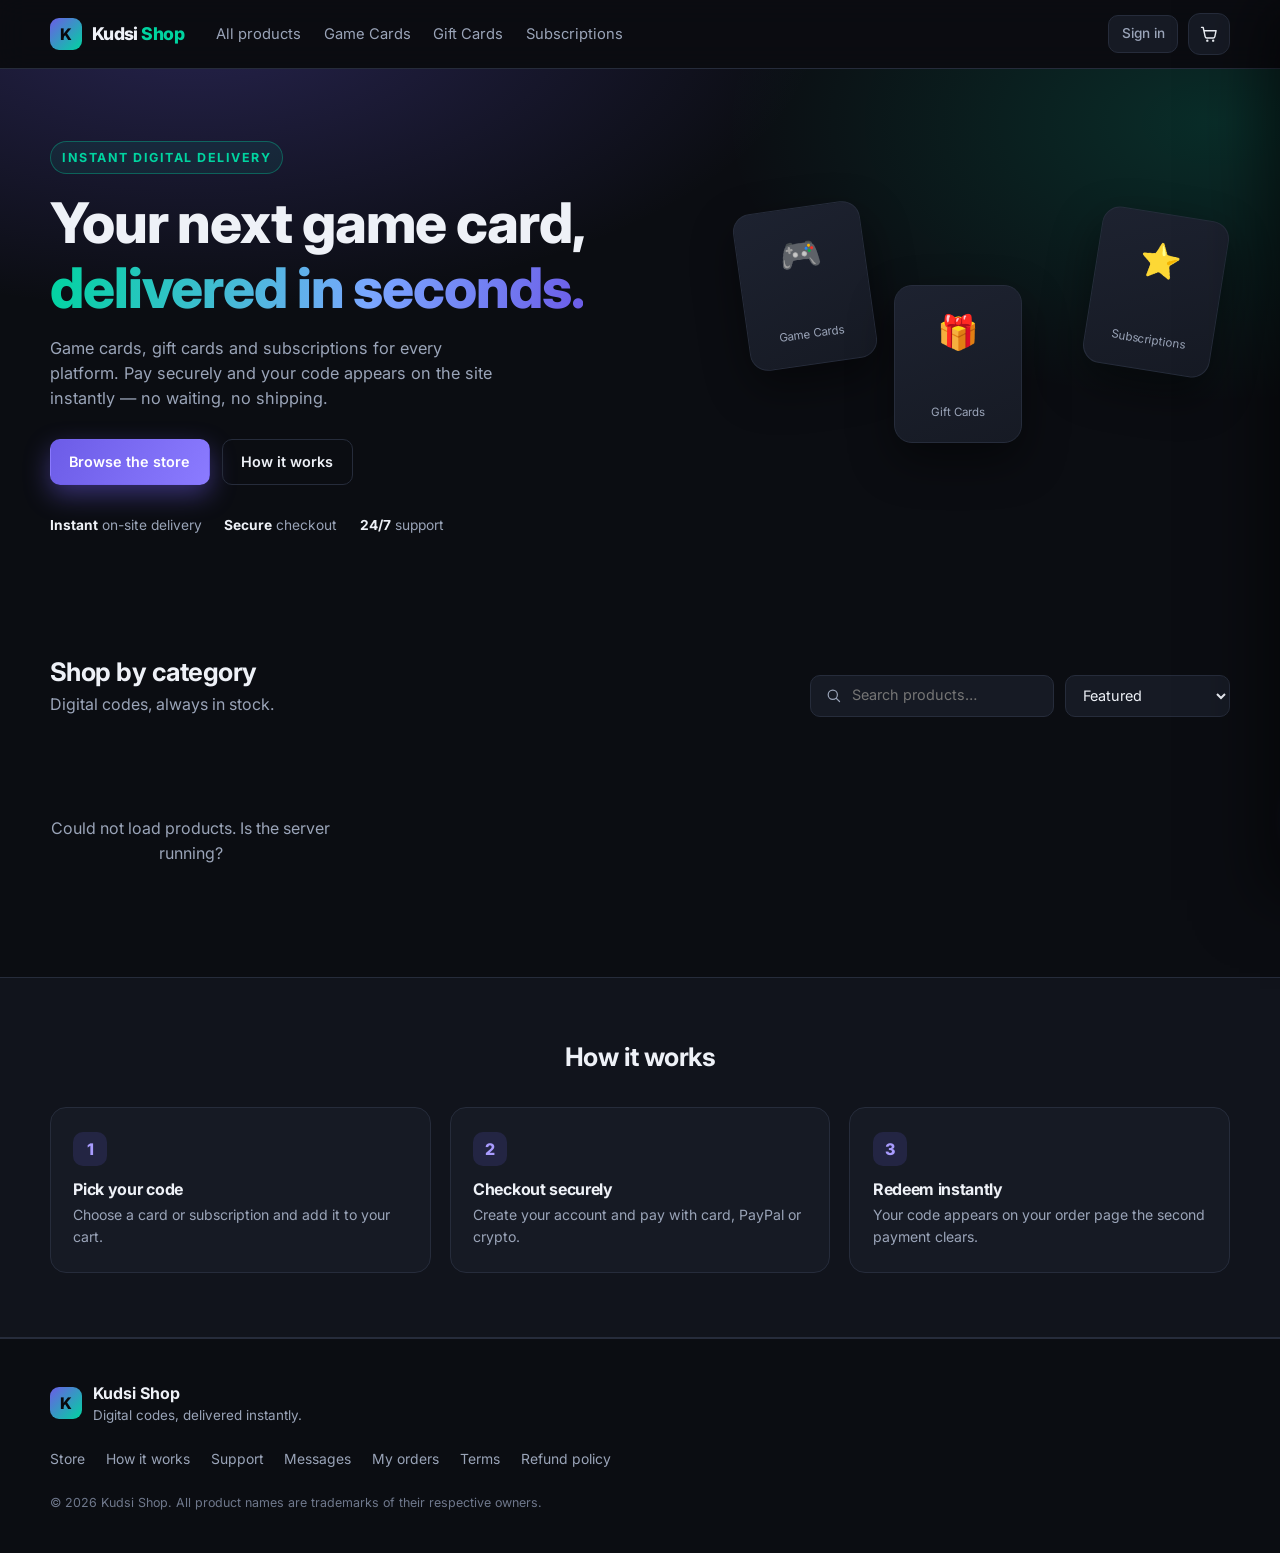
==== commit b6c91989: "Fix double-encoded emoji and punctuation on storefront pages" ====
--- a/public/index.html
+++ b/public/index.html
@@ -3,12 +3,12 @@
 <head>
   <meta charset="UTF-8" />
   <meta name="viewport" content="width=device-width, initial-scale=1.0" />
-  <title>Kudsi Shop â€” Instant Game Cards &amp; Gift Cards</title>
+  <title>Kudsi Shop — Instant Game Cards &amp; Gift Cards</title>
   <meta name="description" content="Buy game cards, gift cards and subscriptions. Delivered to your inbox in seconds." />
   <link rel="preconnect" href="https://fonts.googleapis.com" />
   <link rel="preconnect" href="https://fonts.gstatic.com" crossorigin />
   <link href="https://fonts.googleapis.com/css2?family=Inter:wght@400;500;600;700;800&display=swap" rel="stylesheet" />
-  <link rel="stylesheet" href="css/styles.css?v=10" />
+  <link rel="stylesheet" href="css/styles.css?v=11" />
 </head>
 <body>
   <a class="skip-link" href="#catalog">Skip to products</a>
@@ -50,7 +50,7 @@
         <h1>Your next game card,<br /><span class="gradient-text">delivered in seconds.</span></h1>
         <p class="hero-sub">
           Game cards, gift cards and subscriptions for every platform.
-          Pay securely and your code appears on the site instantly â€” no waiting, no shipping.
+          Pay securely and your code appears on the site instantly — no waiting, no shipping.
         </p>
         <div class="hero-actions">
           <a class="btn btn-primary" href="#catalog">Browse the store</a>
@@ -64,9 +64,9 @@
       </div>
 
       <div class="hero-art" aria-hidden="true">
-        <div class="card card-a"><span>ðŸŽ®</span><small>Game Cards</small></div>
-        <div class="card card-b"><span>ðŸŽ</span><small>Gift Cards</small></div>
-        <div class="card card-c"><span>â­</span><small>Subscriptions</small></div>
+        <div class="card card-a"><span>🎮</span><small>Game Cards</small></div>
+        <div class="card card-b"><span>🎁</span><small>Gift Cards</small></div>
+        <div class="card card-c"><span>⭐</span><small>Subscriptions</small></div>
       </div>
     </div>
   </section>
@@ -81,13 +81,13 @@
       <div class="catalog-tools">
         <label class="search">
           <svg viewBox="0 0 24 24" aria-hidden="true"><circle cx="11" cy="11" r="6.5" fill="none" stroke="currentColor" stroke-width="1.7"/><path d="M16 16l4.5 4.5" stroke="currentColor" stroke-width="1.7" stroke-linecap="round"/></svg>
-          <input type="search" id="searchInput" placeholder="Search productsâ€¦" aria-label="Search products" />
+          <input type="search" id="searchInput" placeholder="Search products…" aria-label="Search products" />
         </label>
         <select id="sortSelect" aria-label="Sort products">
           <option value="featured">Featured</option>
           <option value="price-asc">Price: low to high</option>
           <option value="price-desc">Price: high to low</option>
-          <option value="name">Name Aâ€“Z</option>
+          <option value="name">Name A–Z</option>
         </select>
       </div>
     </div>
@@ -142,7 +142,7 @@
         <a href="#">Terms</a>
         <a href="#">Refund policy</a>
       </nav>
-      <p class="footer-legal">Â© <span id="year"></span> Kudsi Shop. All product names are trademarks of their respective owners.</p>
+      <p class="footer-legal">© <span id="year"></span> Kudsi Shop. All product names are trademarks of their respective owners.</p>
     </div>
   </footer>
 
@@ -152,7 +152,7 @@
   <aside class="cart-drawer" id="cartDrawer" aria-hidden="true" aria-labelledby="cartTitle">
     <header class="drawer-head">
       <h2 id="cartTitle">Your cart</h2>
-      <button class="icon-btn" id="closeCart" type="button" aria-label="Close cart">âœ•</button>
+      <button class="icon-btn" id="closeCart" type="button" aria-label="Close cart">✕</button>
     </header>
 
     <div class="drawer-body" id="cartItems"></div>
@@ -169,6 +169,6 @@
   </aside>
 
   <script src="js/api.js?v=8"></script>
-  <script src="js/app.js?v=10"></script>
+  <script src="js/app.js?v=11"></script>
 </body>
 </html>
--- a/public/css/styles.css
+++ b/public/css/styles.css
@@ -1379,6 +1379,28 @@
   flex: none;
   background: rgba(255, 255, 255, 0.06);
 }
+.pay-binance-qr {
+  display: block;
+  max-width: 240px;
+  max-height: 340px;
+  margin: 0.7rem auto 0.2rem;
+  border-radius: 14px;
+  background: #fff;
+}
+.pay-txid {
+  display: grid;
+  gap: 0.45rem;
+  margin-top: 0.8rem;
+}
+.pay-txid input {
+  width: 100%;
+  padding: 0.65rem 0.75rem;
+  border-radius: 10px;
+  border: 1px solid var(--border);
+  background: var(--surface);
+  color: var(--text);
+  font: inherit;
+}
 
 /* ---- codes ---- */
 .code-list { display: grid; gap: 0.45rem; margin: 0.9rem 0; }
